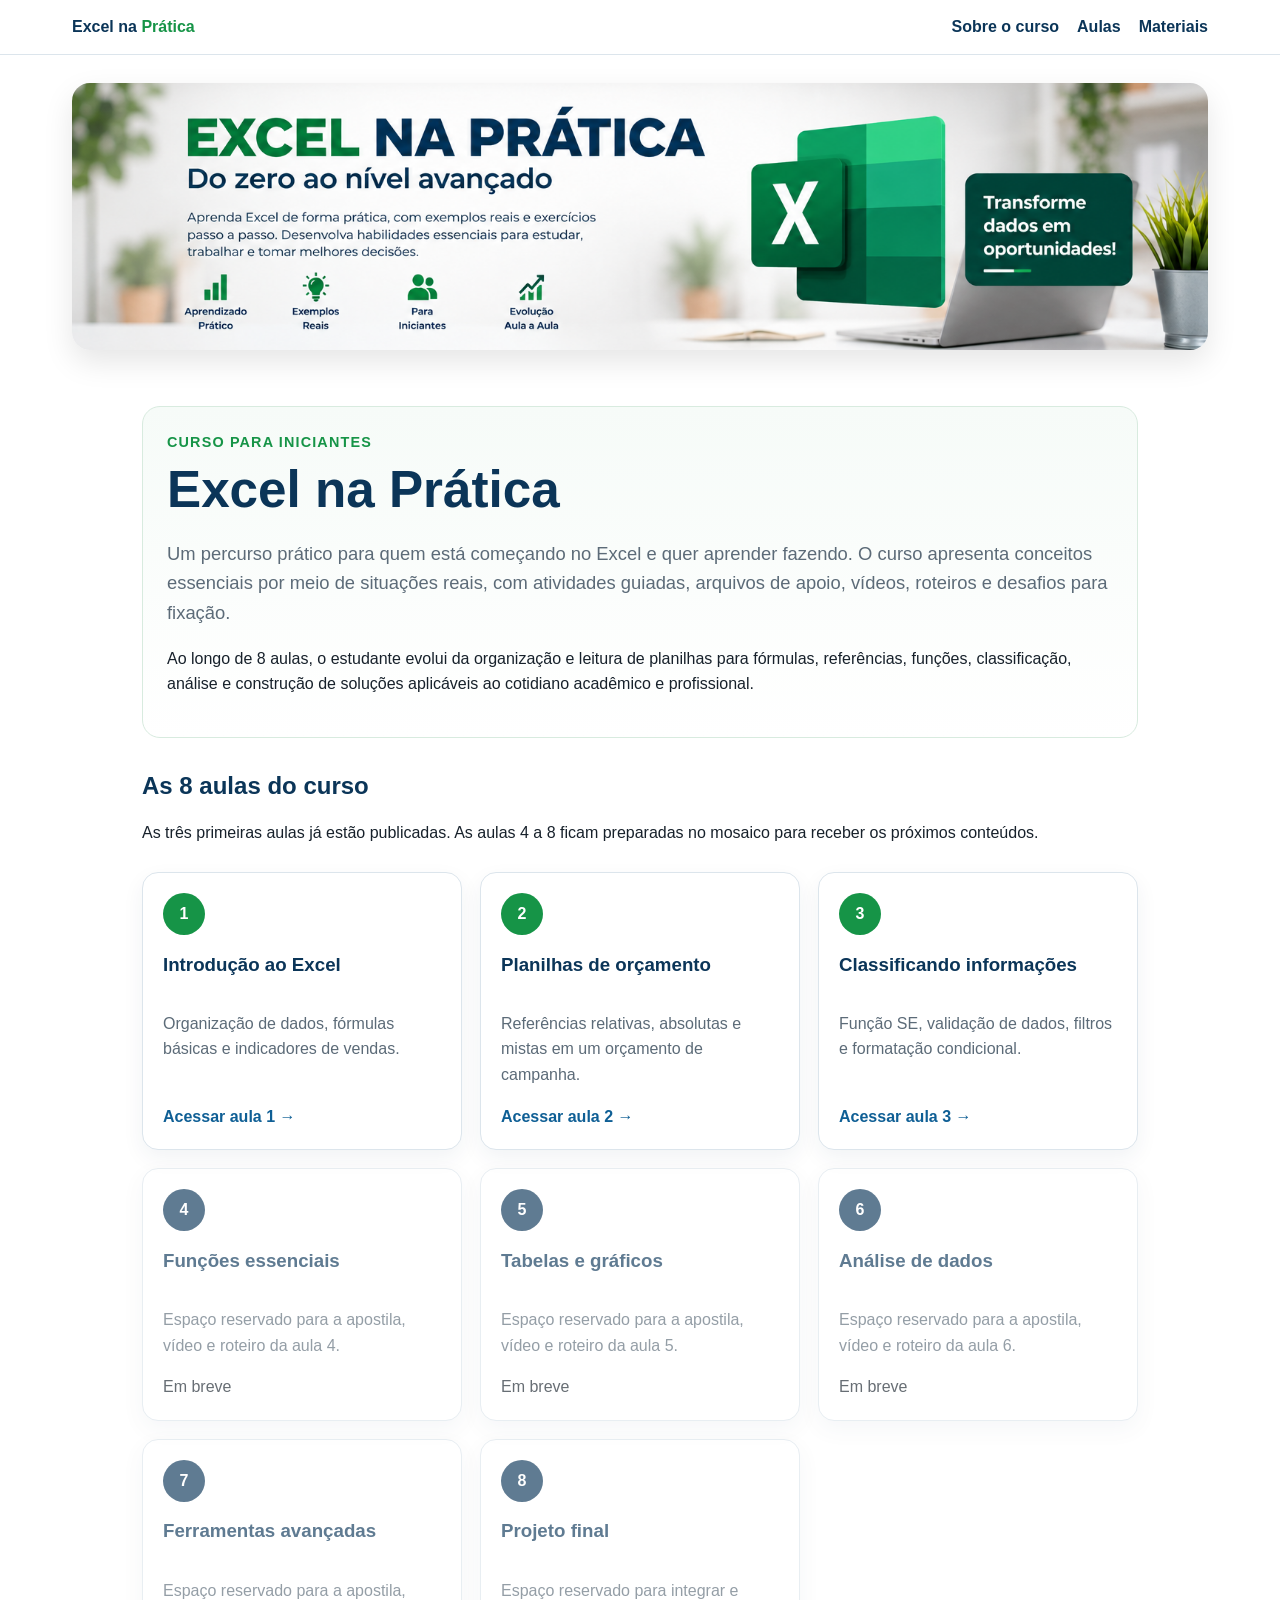
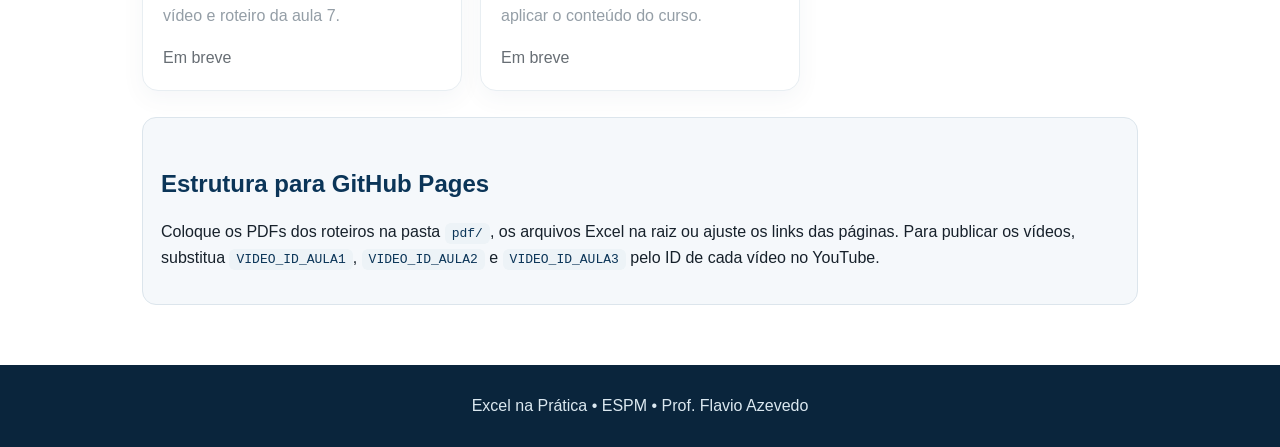
==== index.html @ 78bb445c "Add files via upload" ====
<!DOCTYPE html>

<html lang="pt-BR">
<head>
<meta charset="utf-8"/><meta content="width=device-width,initial-scale=1" name="viewport"/>
<title>Excel na Prática — Curso para Iniciantes</title>
<link href="assets/style.css" rel="stylesheet"/>
</head>
<body>
<header><div class="nav"><a class="brand" href="index.html">Excel na <span>Prática</span></a>
<nav><a href="#curso">Sobre o curso</a><a href="#aulas">Aulas</a><a href="#materiais">Materiais</a></nav></div></header>
<section class="hero"><img alt="Curso Excel na Prática" src="assets/img/curso-excel-na-pratica.png"/></section>
<main class="wrap">
<section class="course-summary" id="curso">
<div class="kicker">Curso para iniciantes</div>
<h1>Excel na Prática</h1>
<p class="lead">Um percurso prático para quem está começando no Excel e quer aprender fazendo. O curso apresenta conceitos essenciais por meio de situações reais, com atividades guiadas, arquivos de apoio, vídeos, roteiros e desafios para fixação.</p>
<p>Ao longo de 8 aulas, o estudante evolui da organização e leitura de planilhas para fórmulas, referências, funções, classificação, análise e construção de soluções aplicáveis ao cotidiano acadêmico e profissional.</p>
</section>
<section id="aulas"><h2>As 8 aulas do curso</h2>
<p>As três primeiras aulas já estão publicadas. As aulas 4 a 8 ficam preparadas no mosaico para receber os próximos conteúdos.</p>
<div class="grid">
<div class="lesson-card active"><div class="num">1</div><h3>Introdução ao Excel</h3><p>Organização de dados, fórmulas básicas e indicadores de vendas.</p><a href="aula1.html">Acessar aula 1 →</a></div>
<div class="lesson-card active"><div class="num">2</div><h3>Planilhas de orçamento</h3><p>Referências relativas, absolutas e mistas em um orçamento de campanha.</p><a href="aula2.html">Acessar aula 2 →</a></div>
<div class="lesson-card active"><div class="num">3</div><h3>Classificando informações</h3><p>Função SE, validação de dados, filtros e formatação condicional.</p><a href="aula3.html">Acessar aula 3 →</a></div>
<div class="lesson-card coming"><div class="num">4</div><h3>Funções essenciais</h3><p>Espaço reservado para a apostila, vídeo e roteiro da aula 4.</p><span>Em breve</span></div>
<div class="lesson-card coming"><div class="num">5</div><h3>Tabelas e gráficos</h3><p>Espaço reservado para a apostila, vídeo e roteiro da aula 5.</p><span>Em breve</span></div>
<div class="lesson-card coming"><div class="num">6</div><h3>Análise de dados</h3><p>Espaço reservado para a apostila, vídeo e roteiro da aula 6.</p><span>Em breve</span></div>
<div class="lesson-card coming"><div class="num">7</div><h3>Ferramentas avançadas</h3><p>Espaço reservado para a apostila, vídeo e roteiro da aula 7.</p><span>Em breve</span></div>
<div class="lesson-card coming"><div class="num">8</div><h3>Projeto final</h3><p>Espaço reservado para integrar e aplicar o conteúdo do curso.</p><span>Em breve</span></div>
</div></section>
<section class="callout" id="materiais">
<h2>Estrutura para GitHub Pages</h2>
<p>Coloque os PDFs dos roteiros na pasta <code>pdf/</code>, os arquivos Excel na raiz ou ajuste os links das páginas. Para publicar os vídeos, substitua <code>VIDEO_ID_AULA1</code>, <code>VIDEO_ID_AULA2</code> e <code>VIDEO_ID_AULA3</code> pelo ID de cada vídeo no YouTube.</p>
</section>
</main>
<footer>Excel na Prática • ESPM • Prof. Flavio Azevedo</footer>
</body></html>
---- assets/style.css ----
:root{
  --navy:#0b3558; --blue:#0f5f95; --green:#169447; --light:#f5f8fb;
  --text:#17212b; --muted:#5c6b78; --card:#ffffff; --line:#dce5ec;
}
*{box-sizing:border-box}
body{margin:0;font-family:Inter,Segoe UI,Arial,sans-serif;color:var(--text);background:#fff;line-height:1.6}
a{color:var(--blue)}
header{background:#fff;border-bottom:1px solid var(--line);position:sticky;top:0;z-index:20}
.nav{max-width:1180px;margin:auto;padding:14px 22px;display:flex;align-items:center;justify-content:space-between;gap:20px}
.brand{font-weight:800;color:var(--navy);text-decoration:none}.brand span{color:var(--green)}
nav a{margin-left:18px;text-decoration:none;color:var(--navy);font-weight:600}
.hero{max-width:1180px;margin:28px auto;padding:0 22px}
.hero img{width:100%;border-radius:18px;display:block;box-shadow:0 12px 30px rgba(0,0,0,.10)}
.wrap{max-width:1040px;margin:auto;padding:28px 22px 60px}
.kicker{font-size:.9rem;font-weight:800;color:var(--green);text-transform:uppercase;letter-spacing:.08em}
h1,h2,h3{color:var(--navy);line-height:1.2} h1{font-size:clamp(2rem,4vw,3.6rem);margin:.35rem 0 1rem}
h2{margin-top:2.1rem}
.lead{font-size:1.15rem;color:var(--muted)}
.lesson-meta{display:grid;grid-template-columns:repeat(auto-fit,minmax(220px,1fr));gap:12px;margin:20px 0}
.meta-card,.callout,.video-box{background:var(--light);border:1px solid var(--line);border-radius:14px;padding:18px}
.video-box{margin:24px 0 10px;background:#081f33;color:#fff}
.video-box h2{color:#fff;margin-top:0}
.video-placeholder{aspect-ratio:16/9;border-radius:12px;background:linear-gradient(135deg,#0b3558,#169447);display:flex;align-items:center;justify-content:center;text-align:center;padding:24px;color:#fff;font-weight:800;font-size:1.2rem}
.btns{display:flex;flex-wrap:wrap;gap:12px;margin:16px 0 28px}
.btn{display:inline-block;padding:11px 16px;border-radius:10px;text-decoration:none;font-weight:800}
.btn.primary{background:var(--green);color:#fff}.btn.secondary{background:var(--navy);color:#fff}
.step{border-left:4px solid var(--green);padding:2px 0 2px 18px;margin:24px 0}
code{background:#edf3f7;padding:3px 7px;border-radius:6px;color:#0b3558}
table{width:100%;border-collapse:collapse;margin:18px 0;background:#fff}
th,td{border:1px solid var(--line);padding:10px;text-align:left} th{background:#edf4f8;color:var(--navy)}
footer{background:#0a253c;color:#dbe8f0;padding:28px 22px;text-align:center}
.grid{display:grid;grid-template-columns:repeat(auto-fit,minmax(240px,1fr));gap:18px;margin:26px 0}
.lesson-card{border:1px solid var(--line);border-radius:16px;padding:20px;background:#fff;box-shadow:0 8px 22px rgba(13,50,80,.06);display:flex;flex-direction:column}
.lesson-card .num{width:42px;height:42px;border-radius:50%;display:grid;place-items:center;background:var(--navy);color:#fff;font-weight:900}
.lesson-card.active .num{background:var(--green)}
.lesson-card p{color:var(--muted);flex:1}
.lesson-card a{text-decoration:none;font-weight:800}
.lesson-card.coming{opacity:.65}
.course-summary{background:linear-gradient(180deg,#f6fbf8,#fff);border:1px solid #d8ebdf;border-radius:18px;padding:24px}
@media(max-width:700px){nav{display:none}.nav{justify-content:center}.wrap{padding-top:18px}}
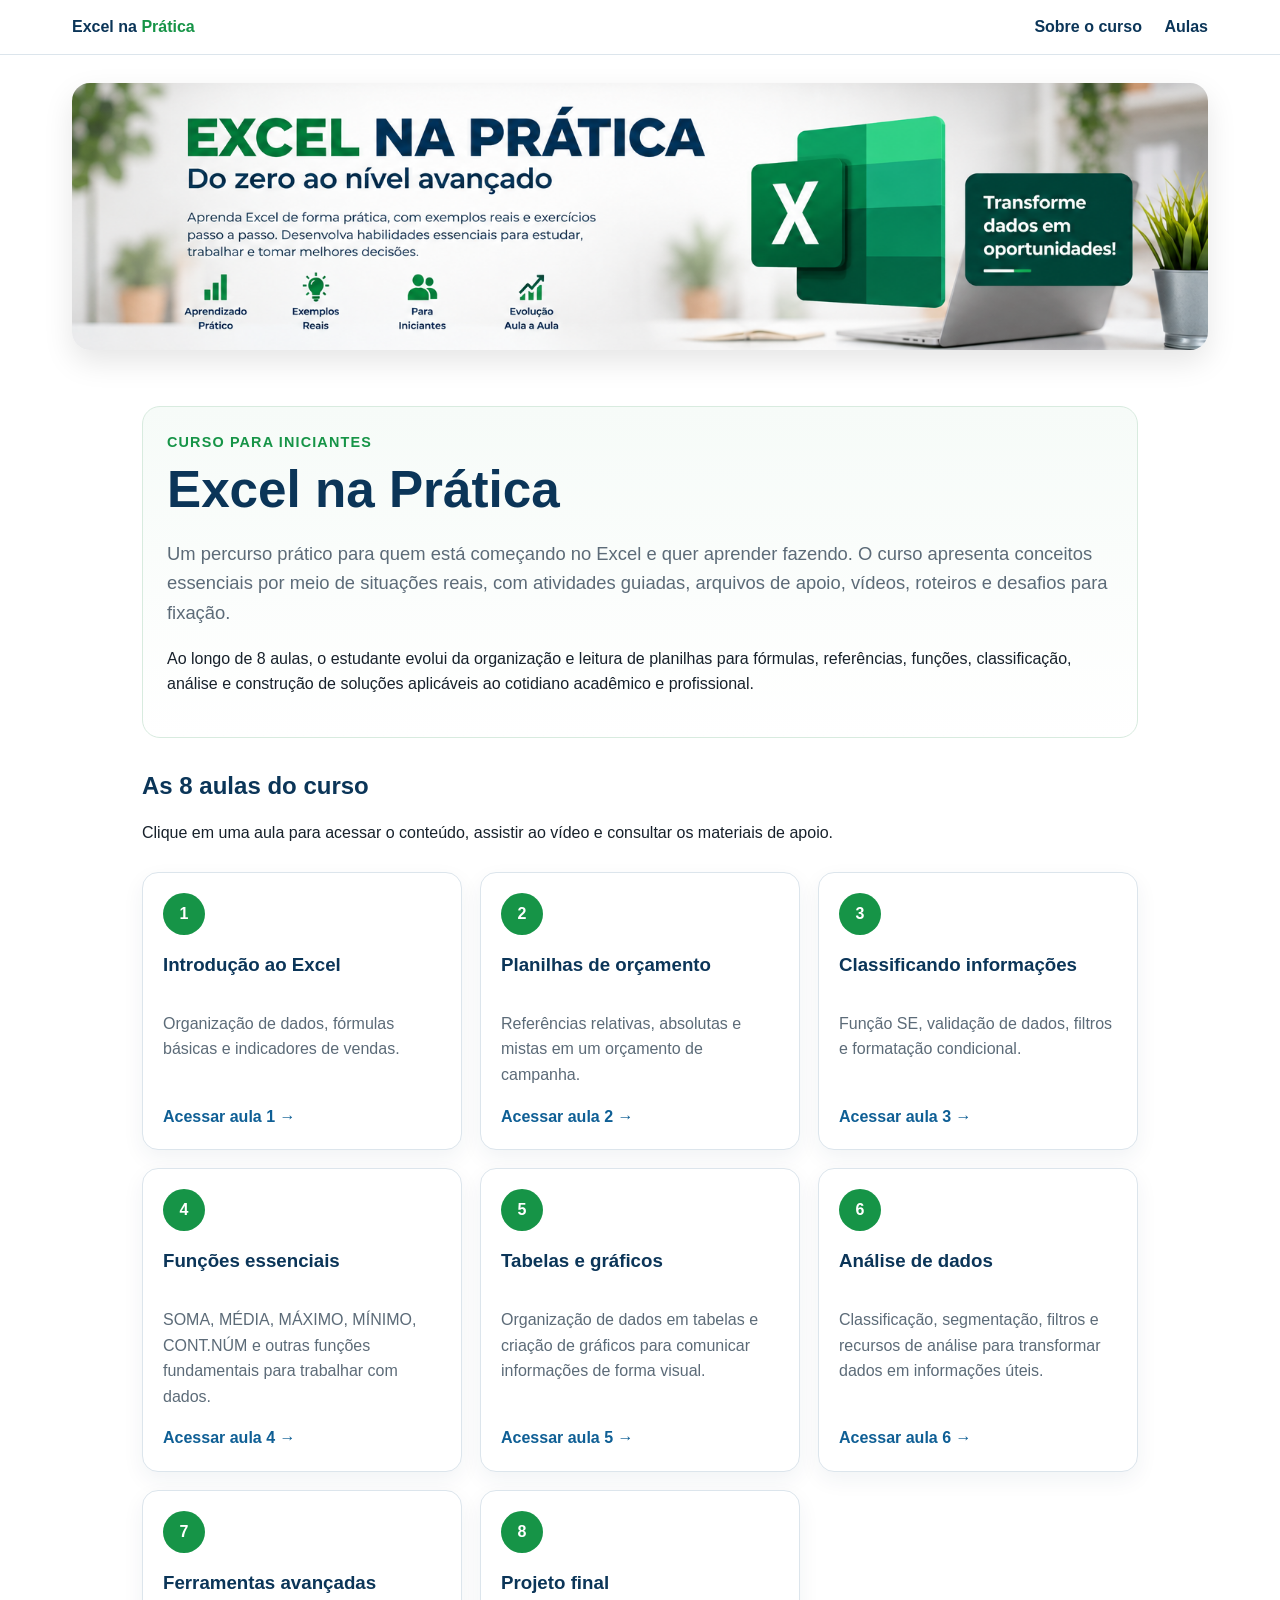
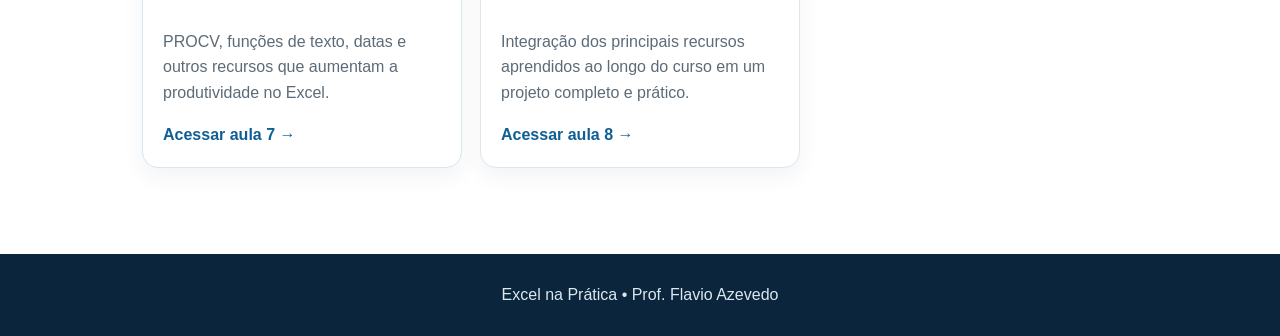
==== commit f5850bcd: "Refactor index.html structure and content" ====
--- a/index.html
+++ b/index.html
@@ -1,38 +1,123 @@
 <!DOCTYPE html>
-
 <html lang="pt-BR">
 <head>
-<meta charset="utf-8"/><meta content="width=device-width,initial-scale=1" name="viewport"/>
-<title>Excel na Prática — Curso para Iniciantes</title>
-<link href="assets/style.css" rel="stylesheet"/>
+  <meta charset="utf-8"/>
+  <meta name="viewport" content="width=device-width, initial-scale=1"/>
+  <title>Excel na Prática — Curso para Iniciantes</title>
+  <link href="./assets/style.css" rel="stylesheet"/>
 </head>
 <body>
-<header><div class="nav"><a class="brand" href="index.html">Excel na <span>Prática</span></a>
-<nav><a href="#curso">Sobre o curso</a><a href="#aulas">Aulas</a><a href="#materiais">Materiais</a></nav></div></header>
-<section class="hero"><img alt="Curso Excel na Prática" src="assets/img/curso-excel-na-pratica.png"/></section>
+
+<header>
+  <div class="nav">
+    <a class="brand" href="index.html">
+      Excel na <span>Prática</span>
+    </a>
+    <nav>
+      <a href="#curso">Sobre o curso</a>
+      <a href="#aulas">Aulas</a>
+    </nav>
+  </div>
+</header>
+
+<section class="hero">
+  <img
+    alt="Curso Excel na Prática"
+    src="./assets/img/curso-excel-na-pratica.png"
+  />
+</section>
+
 <main class="wrap">
-<section class="course-summary" id="curso">
-<div class="kicker">Curso para iniciantes</div>
-<h1>Excel na Prática</h1>
-<p class="lead">Um percurso prático para quem está começando no Excel e quer aprender fazendo. O curso apresenta conceitos essenciais por meio de situações reais, com atividades guiadas, arquivos de apoio, vídeos, roteiros e desafios para fixação.</p>
-<p>Ao longo de 8 aulas, o estudante evolui da organização e leitura de planilhas para fórmulas, referências, funções, classificação, análise e construção de soluções aplicáveis ao cotidiano acadêmico e profissional.</p>
-</section>
-<section id="aulas"><h2>As 8 aulas do curso</h2>
-<p>As três primeiras aulas já estão publicadas. As aulas 4 a 8 ficam preparadas no mosaico para receber os próximos conteúdos.</p>
-<div class="grid">
-<div class="lesson-card active"><div class="num">1</div><h3>Introdução ao Excel</h3><p>Organização de dados, fórmulas básicas e indicadores de vendas.</p><a href="aula1.html">Acessar aula 1 →</a></div>
-<div class="lesson-card active"><div class="num">2</div><h3>Planilhas de orçamento</h3><p>Referências relativas, absolutas e mistas em um orçamento de campanha.</p><a href="aula2.html">Acessar aula 2 →</a></div>
-<div class="lesson-card active"><div class="num">3</div><h3>Classificando informações</h3><p>Função SE, validação de dados, filtros e formatação condicional.</p><a href="aula3.html">Acessar aula 3 →</a></div>
-<div class="lesson-card coming"><div class="num">4</div><h3>Funções essenciais</h3><p>Espaço reservado para a apostila, vídeo e roteiro da aula 4.</p><span>Em breve</span></div>
-<div class="lesson-card coming"><div class="num">5</div><h3>Tabelas e gráficos</h3><p>Espaço reservado para a apostila, vídeo e roteiro da aula 5.</p><span>Em breve</span></div>
-<div class="lesson-card coming"><div class="num">6</div><h3>Análise de dados</h3><p>Espaço reservado para a apostila, vídeo e roteiro da aula 6.</p><span>Em breve</span></div>
-<div class="lesson-card coming"><div class="num">7</div><h3>Ferramentas avançadas</h3><p>Espaço reservado para a apostila, vídeo e roteiro da aula 7.</p><span>Em breve</span></div>
-<div class="lesson-card coming"><div class="num">8</div><h3>Projeto final</h3><p>Espaço reservado para integrar e aplicar o conteúdo do curso.</p><span>Em breve</span></div>
-</div></section>
-<section class="callout" id="materiais">
-<h2>Estrutura para GitHub Pages</h2>
-<p>Coloque os PDFs dos roteiros na pasta <code>pdf/</code>, os arquivos Excel na raiz ou ajuste os links das páginas. Para publicar os vídeos, substitua <code>VIDEO_ID_AULA1</code>, <code>VIDEO_ID_AULA2</code> e <code>VIDEO_ID_AULA3</code> pelo ID de cada vídeo no YouTube.</p>
-</section>
+
+  <section class="course-summary" id="curso">
+    <div class="kicker">Curso para iniciantes</div>
+    <h1>Excel na Prática</h1>
+    <p class="lead">
+      Um percurso prático para quem está começando no Excel e quer aprender fazendo.
+      O curso apresenta conceitos essenciais por meio de situações reais, com atividades
+      guiadas, arquivos de apoio, vídeos, roteiros e desafios para fixação.
+    </p>
+    <p>
+      Ao longo de 8 aulas, o estudante evolui da organização e leitura de planilhas
+      para fórmulas, referências, funções, classificação, análise e construção de
+      soluções aplicáveis ao cotidiano acadêmico e profissional.
+    </p>
+  </section>
+
+  <section id="aulas">
+    <h2>As 8 aulas do curso</h2>
+    <p>
+      Clique em uma aula para acessar o conteúdo, assistir ao vídeo e consultar
+      os materiais de apoio.
+    </p>
+
+    <div class="grid">
+
+      <div class="lesson-card active">
+        <div class="num">1</div>
+        <h3>Introdução ao Excel</h3>
+        <p>Organização de dados, fórmulas básicas e indicadores de vendas.</p>
+        <a href="aula1.html">Acessar aula 1 →</a>
+      </div>
+
+      <div class="lesson-card active">
+        <div class="num">2</div>
+        <h3>Planilhas de orçamento</h3>
+        <p>Referências relativas, absolutas e mistas em um orçamento de campanha.</p>
+        <a href="aula2.html">Acessar aula 2 →</a>
+      </div>
+
+      <div class="lesson-card active">
+        <div class="num">3</div>
+        <h3>Classificando informações</h3>
+        <p>Função SE, validação de dados, filtros e formatação condicional.</p>
+        <a href="aula3.html">Acessar aula 3 →</a>
+      </div>
+
+      <div class="lesson-card active">
+        <div class="num">4</div>
+        <h3>Funções essenciais</h3>
+        <p>SOMA, MÉDIA, MÁXIMO, MÍNIMO, CONT.NÚM e outras funções fundamentais para trabalhar com dados.</p>
+        <a href="aula4.html">Acessar aula 4 →</a>
+      </div>
+
+      <div class="lesson-card active">
+        <div class="num">5</div>
+        <h3>Tabelas e gráficos</h3>
+        <p>Organização de dados em tabelas e criação de gráficos para comunicar informações de forma visual.</p>
+        <a href="aula5.html">Acessar aula 5 →</a>
+      </div>
+
+      <div class="lesson-card active">
+        <div class="num">6</div>
+        <h3>Análise de dados</h3>
+        <p>Classificação, segmentação, filtros e recursos de análise para transformar dados em informações úteis.</p>
+        <a href="aula6.html">Acessar aula 6 →</a>
+      </div>
+
+      <div class="lesson-card active">
+        <div class="num">7</div>
+        <h3>Ferramentas avançadas</h3>
+        <p>PROCV, funções de texto, datas e outros recursos que aumentam a produtividade no Excel.</p>
+        <a href="aula7.html">Acessar aula 7 →</a>
+      </div>
+
+      <div class="lesson-card active">
+        <div class="num">8</div>
+        <h3>Projeto final</h3>
+        <p>Integração dos principais recursos aprendidos ao longo do curso em um projeto completo e prático.</p>
+        <a href="aula8.html">Acessar aula 8 →</a>
+      </div>
+
+    </div>
+  </section>
+
 </main>
-<footer>Excel na Prática • ESPM • Prof. Flavio Azevedo</footer>
-</body></html>+
+<footer>
+  Excel na Prática • Prof. Flavio Azevedo
+</footer>
+
+</body>
+</html>
+
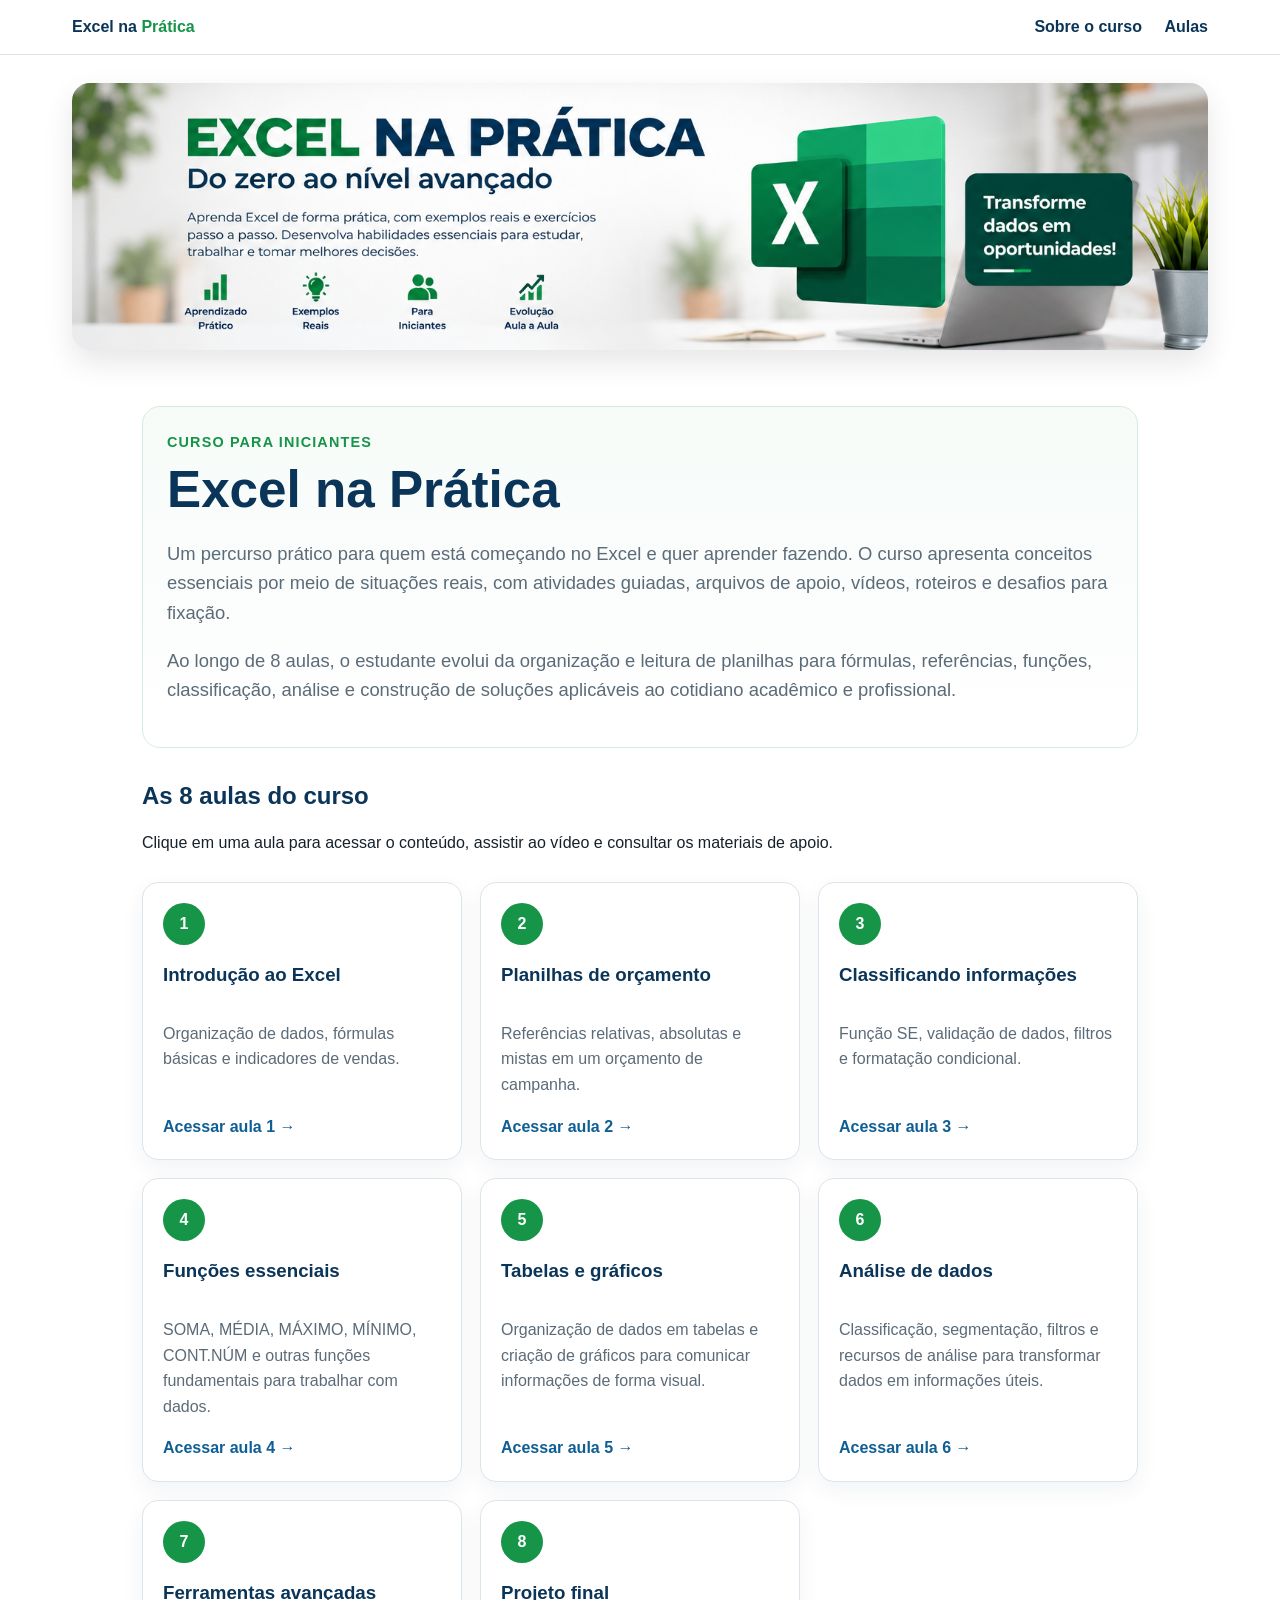
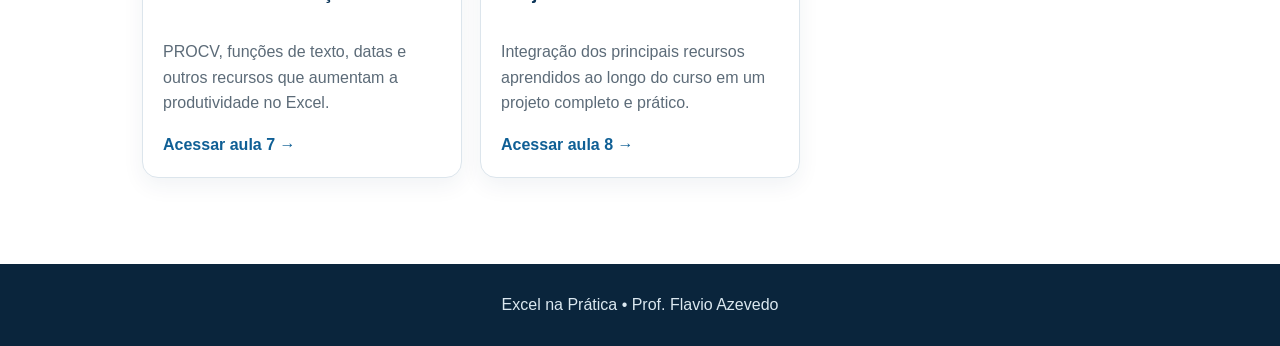
==== commit 525a2c37: "Add class 'lead' to a paragraph in index.html" ====
--- a/index.html
+++ b/index.html
@@ -37,7 +37,7 @@
       O curso apresenta conceitos essenciais por meio de situações reais, com atividades
       guiadas, arquivos de apoio, vídeos, roteiros e desafios para fixação.
     </p>
-    <p>
+    <p  class="lead">
       Ao longo de 8 aulas, o estudante evolui da organização e leitura de planilhas
       para fórmulas, referências, funções, classificação, análise e construção de
       soluções aplicáveis ao cotidiano acadêmico e profissional.
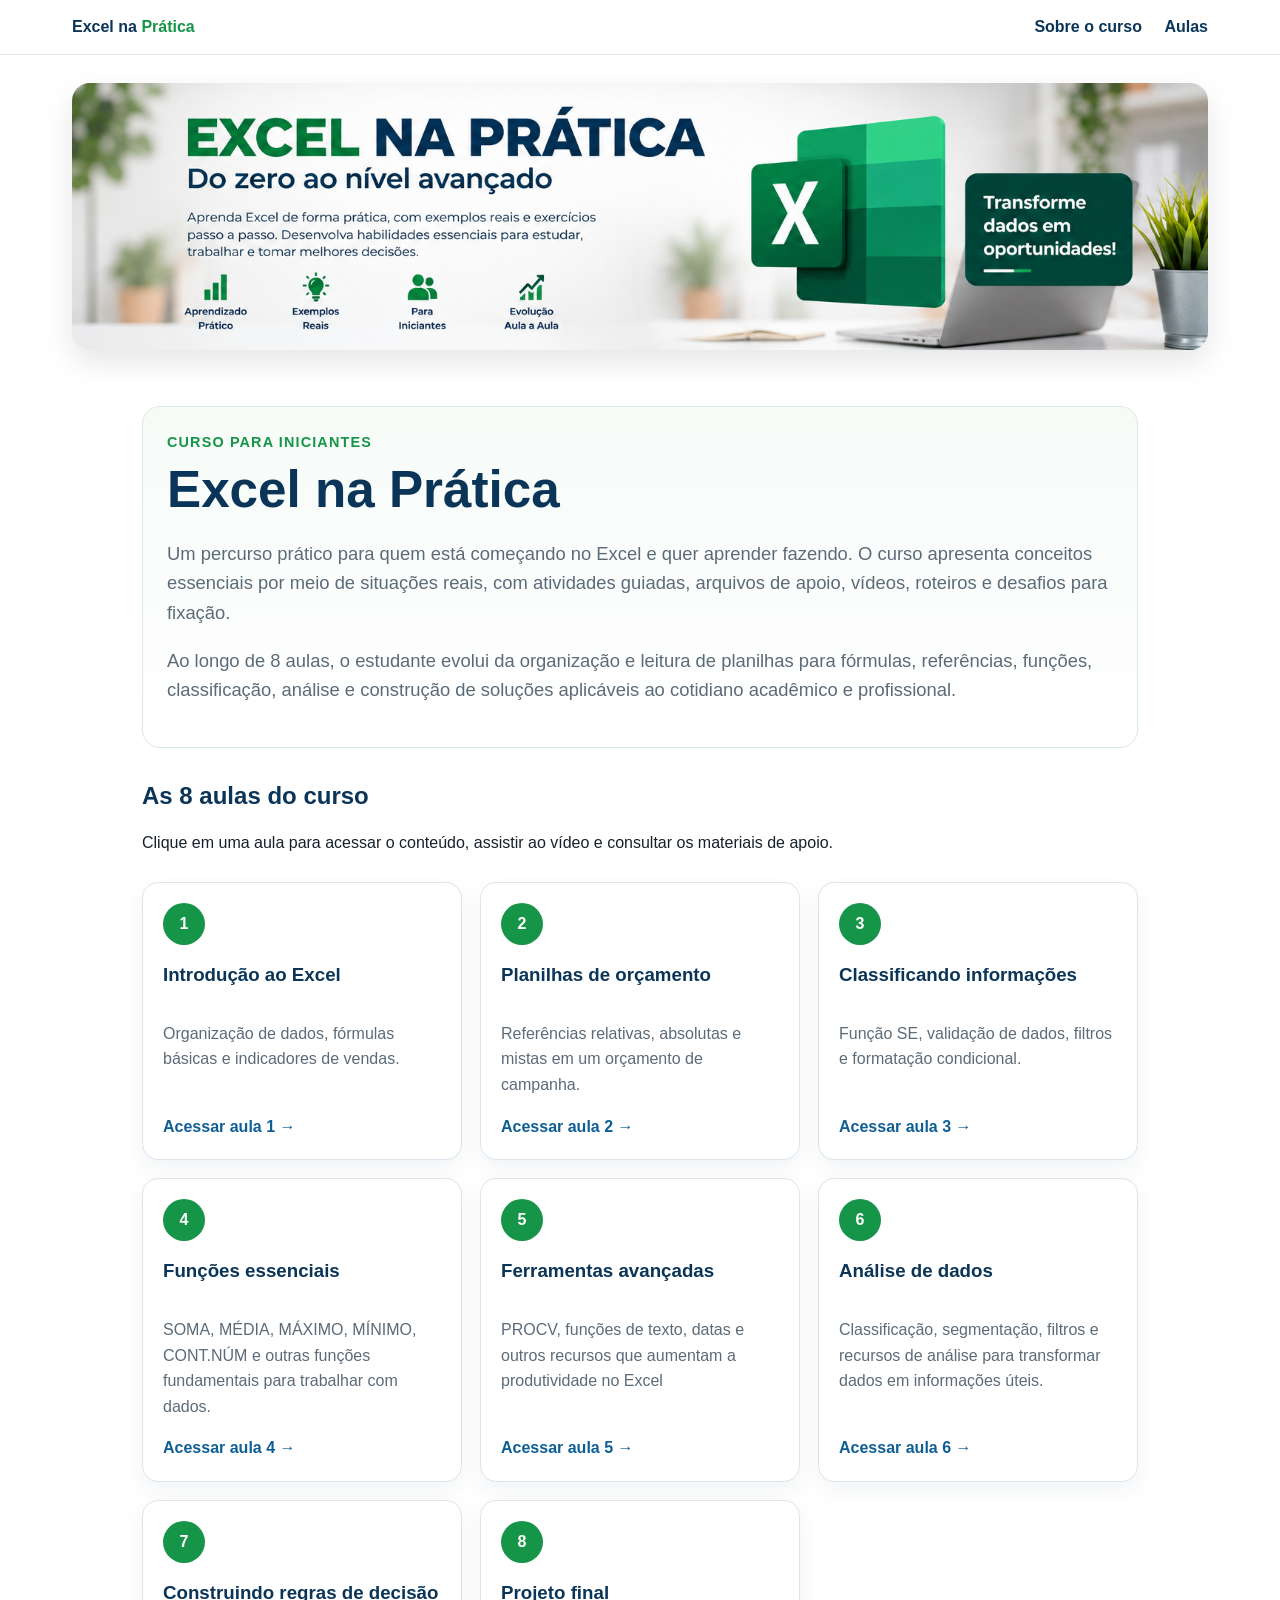
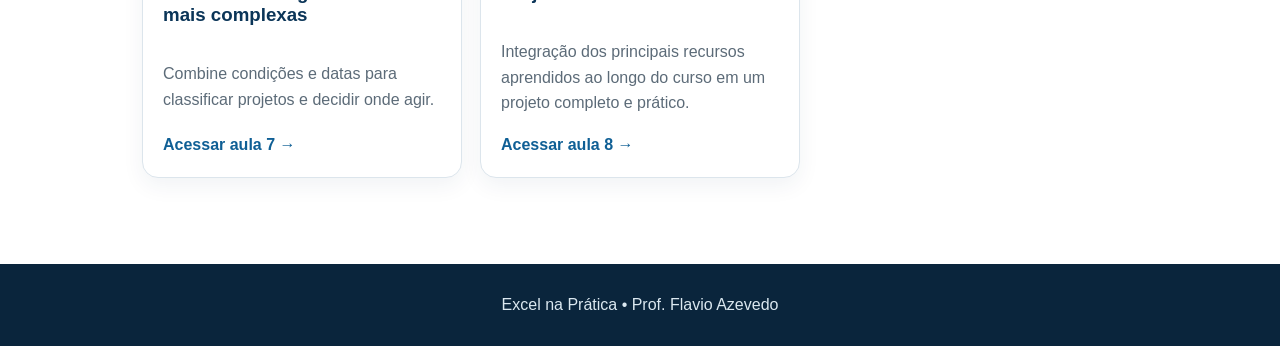
==== commit cc56ae76: "Update lesson titles and descriptions in index.html" ====
--- a/index.html
+++ b/index.html
@@ -5,6 +5,7 @@
   <meta name="viewport" content="width=device-width, initial-scale=1"/>
   <title>Excel na Prática — Curso para Iniciantes</title>
   <link href="./assets/style.css" rel="stylesheet"/>
+  <link rel="icon" type="image/x-icon" href="favicon.ico">
 </head>
 <body>
 
@@ -83,8 +84,8 @@
 
       <div class="lesson-card active">
         <div class="num">5</div>
-        <h3>Tabelas e gráficos</h3>
-        <p>Organização de dados em tabelas e criação de gráficos para comunicar informações de forma visual.</p>
+        <h3>Ferramentas avançadas</h3>
+        <p>PROCV, funções de texto, datas e outros recursos que aumentam a produtividade no Excel</p>
         <a href="aula5.html">Acessar aula 5 →</a>
       </div>
 
@@ -97,8 +98,8 @@
 
       <div class="lesson-card active">
         <div class="num">7</div>
-        <h3>Ferramentas avançadas</h3>
-        <p>PROCV, funções de texto, datas e outros recursos que aumentam a produtividade no Excel.</p>
+        <h3>Construindo regras de decisão mais complexas</h3>
+        <p>Combine condições e datas para classificar projetos e decidir onde agir.</p>
         <a href="aula7.html">Acessar aula 7 →</a>
       </div>
 
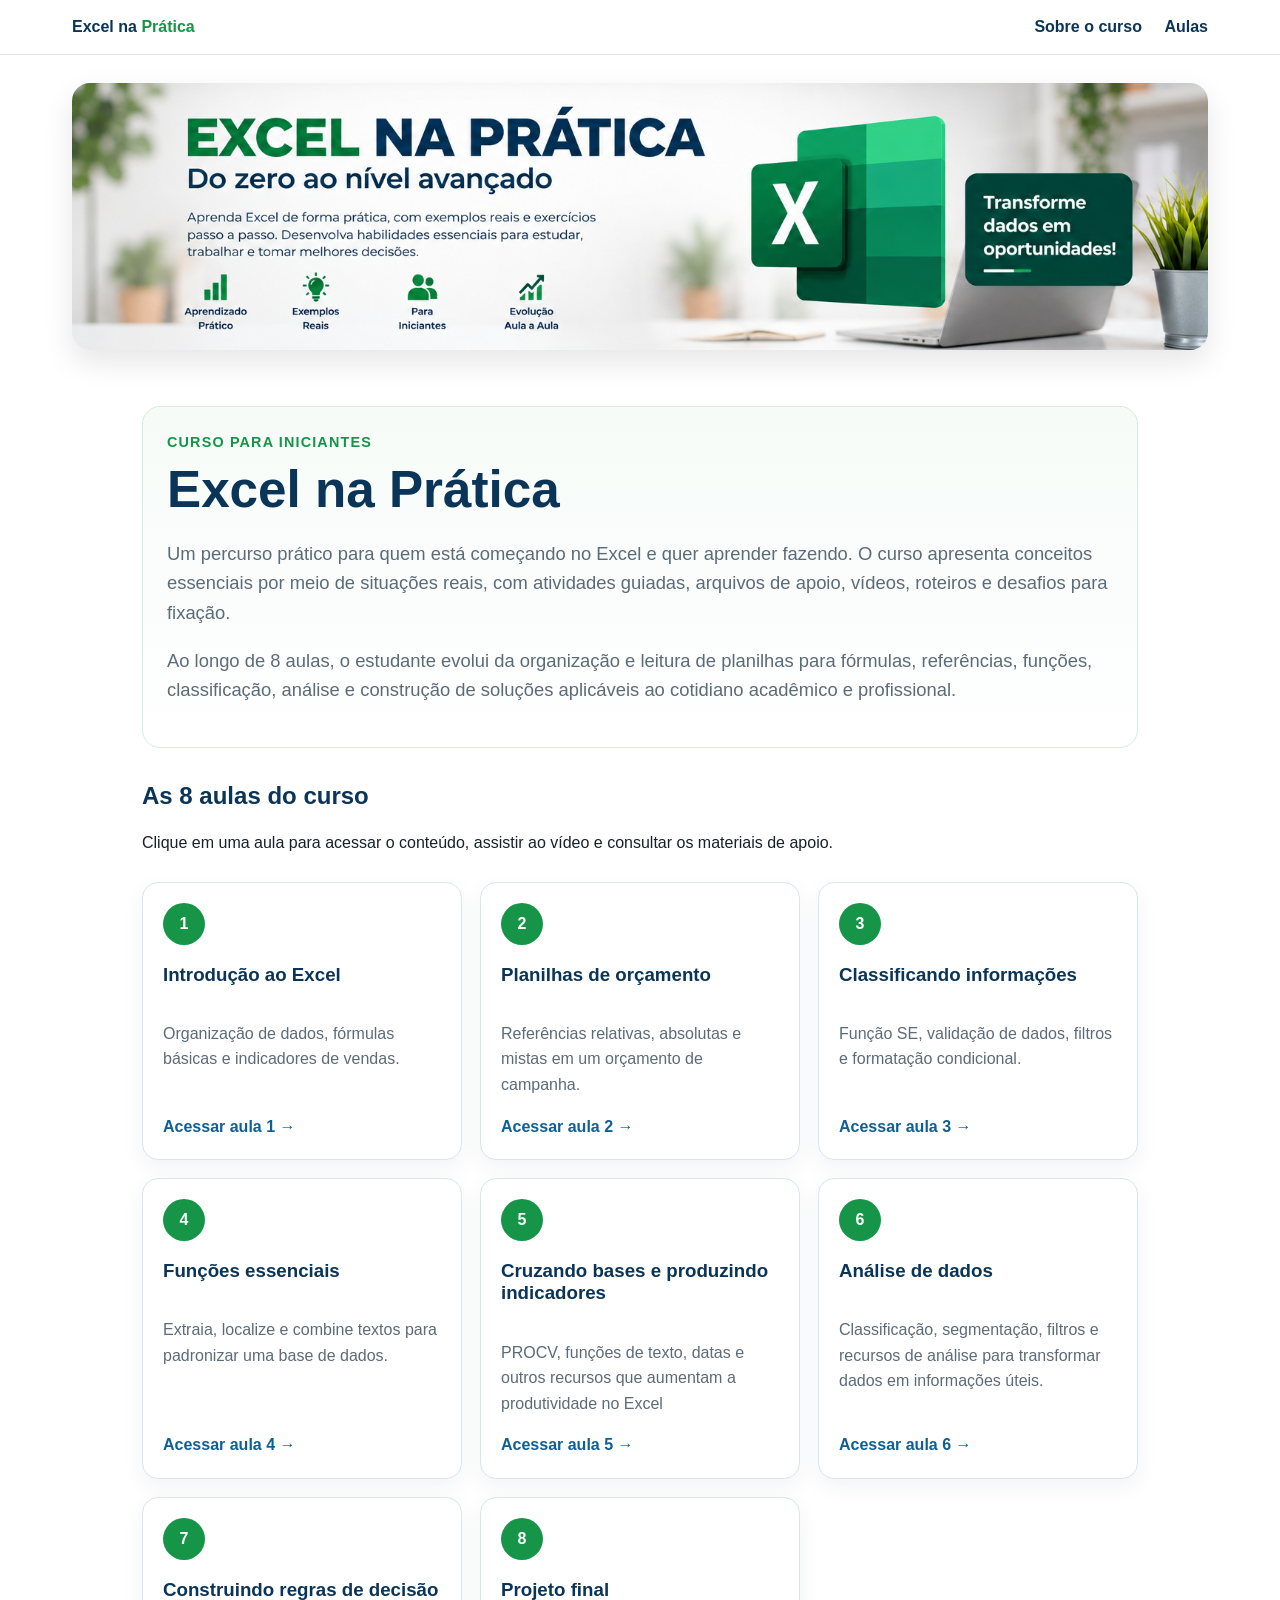
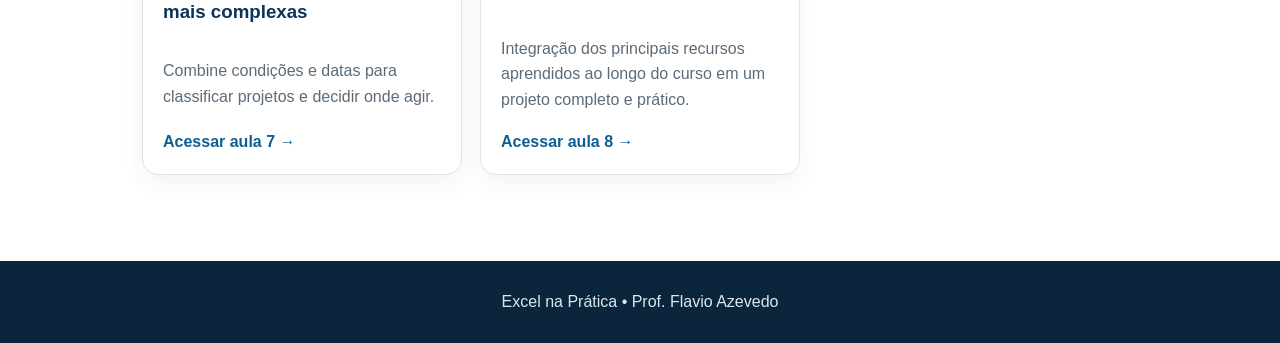
==== commit 694515e0: "Update index.html" ====
--- a/index.html
+++ b/index.html
@@ -78,13 +78,13 @@
       <div class="lesson-card active">
         <div class="num">4</div>
         <h3>Funções essenciais</h3>
-        <p>SOMA, MÉDIA, MÁXIMO, MÍNIMO, CONT.NÚM e outras funções fundamentais para trabalhar com dados.</p>
+        <p>Extraia, localize e combine textos para padronizar uma base de dados.</p>
         <a href="aula4.html">Acessar aula 4 →</a>
       </div>
 
       <div class="lesson-card active">
         <div class="num">5</div>
-        <h3>Ferramentas avançadas</h3>
+        <h3>Cruzando bases e produzindo indicadores</h3>
         <p>PROCV, funções de texto, datas e outros recursos que aumentam a produtividade no Excel</p>
         <a href="aula5.html">Acessar aula 5 →</a>
       </div>
